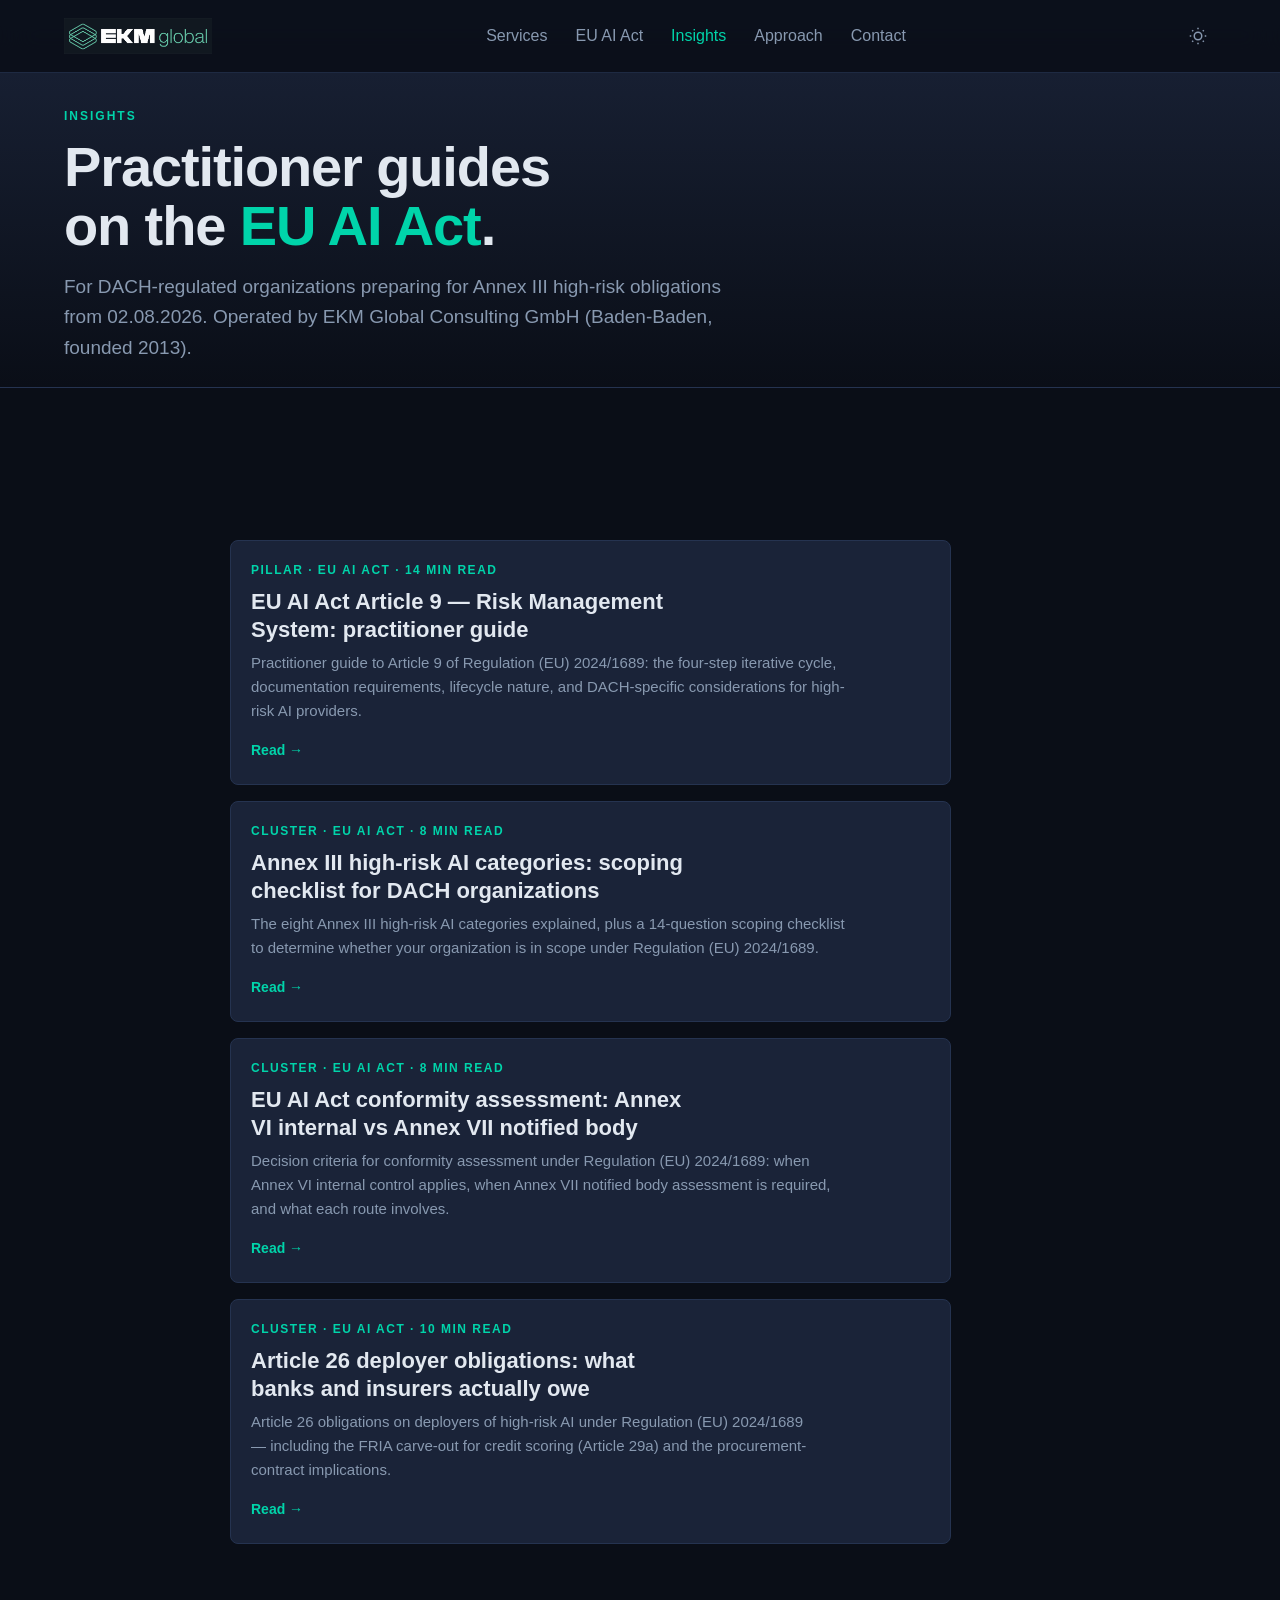
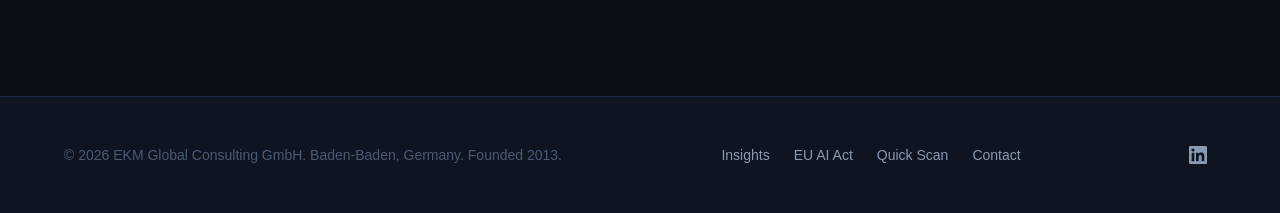
==== insights/index.html @ d1e50f90 "Add EU AI Compliance insights pack + AZTender project card + housekeeping - insights/ — 4 articles (" ====
<!DOCTYPE html>
<html lang="en" data-theme="dark">
<head>
  <meta charset="UTF-8">
  <meta name="viewport" content="width=device-width, initial-scale=1.0">
  <title>Insights — EU AI Compliance | EKM Global Consulting</title>
  <meta name="description" content="Practitioner guides on the EU AI Act for DACH-regulated organizations: Article 9 RMS, Annex III scoping, conformity assessment routes, deployer obligations.">
  <link rel="canonical" href="https://ekmgc.de/insights/">

  <meta property="og:title" content="Insights — EU AI Compliance | EKM Global Consulting">
  <meta property="og:description" content="Practitioner guides on the EU AI Act for DACH-regulated organizations.">
  <meta property="og:type" content="website">
  <meta property="og:url" content="https://ekmgc.de/insights/">
  <meta property="og:image" content="https://app.ekmgc.de/assets/og-image.png">

  <link rel="icon" type="image/svg+xml" href="data:image/svg+xml,%3Csvg xmlns='http://www.w3.org/2000/svg' viewBox='0 0 32 32'%3E%3Cpath d='M16 2L4 9v14l12 7 12-7V9L16 2z' fill='none' stroke='%2300d4aa' stroke-width='2'/%3E%3Cpath d='M16 8l-6 3.5v7L16 22l6-3.5v-7L16 8z' fill='%2300d4aa' opacity='0.3'/%3E%3Ccircle cx='16' cy='15' r='3' fill='%2300d4aa'/%3E%3C/svg%3E">

  <link href="https://api.fontshare.com/v2/css?f[]=cabinet-grotesk@400,500,700,800&f[]=satoshi@300,400,500,700&display=swap" rel="stylesheet">
  <link rel="stylesheet" href="/base.css">
  <link rel="stylesheet" href="/style.css">

  <style>
    .insight-index-hero {
      padding: calc(var(--space-10, 80px) + 60px) 0 var(--space-6, 40px);
      background: linear-gradient(180deg, var(--color-surface-offset, #1a2338) 0%, var(--color-bg, #0a0e17) 100%);
      border-bottom: 1px solid var(--color-border, #253350);
    }
    .insight-index-eyebrow {
      display: inline-block;
      font-size: 12px;
      font-weight: 700;
      letter-spacing: 2px;
      text-transform: uppercase;
      color: var(--color-primary, #00d4aa);
      margin-bottom: var(--space-3, 16px);
    }
    .insight-index-headline {
      font-family: var(--font-display, 'Cabinet Grotesk', sans-serif);
      font-size: clamp(32px, 5vw, 56px);
      font-weight: 800;
      line-height: 1.05;
      letter-spacing: -0.02em;
      margin: 0 0 var(--space-4, 24px);
      max-width: 800px;
    }
    .insight-index-headline .accent { color: var(--color-primary, #00d4aa); }
    .insight-index-subtitle {
      font-size: clamp(16px, 1.8vw, 19px);
      color: var(--color-text-muted, #8899b0);
      max-width: 720px;
      margin: 0;
    }
    .insight-list {
      list-style: none;
      padding: 0;
      max-width: 820px;
      margin: var(--space-7, 56px) auto;
    }
    .insight-card {
      display: block;
      padding: var(--space-5, 32px);
      margin-bottom: var(--space-4, 24px);
      background: var(--color-surface-offset, #1a2338);
      border: 1px solid var(--color-border, #253350);
      border-radius: var(--radius-md, 10px);
      text-decoration: none;
      color: inherit;
      transition: transform 0.15s, border-color 0.15s;
    }
    .insight-card:hover {
      transform: translateY(-2px);
      border-color: var(--color-primary, #00d4aa);
    }
    .insight-card__category {
      font-size: 12px;
      font-weight: 700;
      letter-spacing: 1.5px;
      text-transform: uppercase;
      color: var(--color-primary, #00d4aa);
      margin-bottom: var(--space-2, 8px);
    }
    .insight-card__title {
      font-family: var(--font-display, 'Cabinet Grotesk', sans-serif);
      font-size: 22px;
      font-weight: 700;
      line-height: 1.25;
      margin: 0 0 var(--space-2, 8px);
      color: var(--color-text, #e2e8f0);
    }
    .insight-card__desc {
      font-size: 15px;
      line-height: 1.6;
      color: var(--color-text-muted, #8899b0);
      margin: 0 0 var(--space-3, 16px);
    }
    .insight-card__cta {
      font-size: 14px;
      font-weight: 600;
      color: var(--color-primary, #00d4aa);
    }
  </style>

  <script type="application/ld+json">
{
  "@context": "https://schema.org",
  "@type": "CollectionPage",
  "@id": "https://ekmgc.de/insights/#page",
  "url": "https://ekmgc.de/insights/",
  "name": "Insights — EU AI Compliance",
  "description": "Practitioner guides on the EU AI Act for DACH-regulated organizations: Article 9 RMS, Annex III scoping, conformity assessment routes, deployer obligations.",
  "publisher": {
    "@id": "https://ekmgc.de/#organization"
  },
  "mainEntity": {
    "@type": "ItemList",
    "itemListElement": [
      {
        "@type": "ListItem",
        "position": 1,
        "url": "https://ekmgc.de/insights/article-9-rms-practitioner-guide.html",
        "name": "EU AI Act Article 9 — Risk Management System: practitioner guide"
      },
      {
        "@type": "ListItem",
        "position": 2,
        "url": "https://ekmgc.de/insights/annex-iii-scoping-checklist.html",
        "name": "Annex III high-risk AI categories: scoping checklist for DACH organizations"
      },
      {
        "@type": "ListItem",
        "position": 3,
        "url": "https://ekmgc.de/insights/conformity-assessment-annex-vi-vii.html",
        "name": "EU AI Act conformity assessment: Annex VI internal vs Annex VII notified body"
      },
      {
        "@type": "ListItem",
        "position": 4,
        "url": "https://ekmgc.de/insights/article-26-deployer-obligations.html",
        "name": "Article 26 deployer obligations: what banks and insurers actually owe"
      }
    ]
  }
}
  </script>
</head>

<body>
  <!-- ============ HEADER ============ -->
  <header class="header" id="header">
    <div class="container header__inner">
      <a href="/" class="header__logo" aria-label="EKM Global Consulting">
        <img src="/assets/logo-dark.jpg" alt="EKM Global Consulting — think smarter" class="header__logo-img" id="siteLogo">
      </a>

      <nav class="nav" id="nav" aria-label="Main navigation">
        <ul class="nav__list" role="list">
          <li><a href="/#services" class="nav__link">Services</a></li>
          <li><a href="/eu-ai-act.html" class="nav__link">EU AI Act</a></li>
          <li><a href="/insights/" class="nav__link nav__link--active">Insights</a></li>
          <li><a href="/#approach" class="nav__link">Approach</a></li>
          <li><a href="/#contact" class="nav__link">Contact</a></li>
        </ul>
      </nav>

      <div class="header__controls">
        <button class="toggle-btn" id="themeToggle" data-theme-toggle aria-label="Switch theme">
          <svg width="18" height="18" viewBox="0 0 24 24" fill="none" stroke="currentColor" stroke-width="2"><circle cx="12" cy="12" r="5"/><path d="M12 1v2M12 21v2M4.22 4.22l1.42 1.42M18.36 18.36l1.42 1.42M1 12h2M21 12h2M4.22 19.78l1.42-1.42M18.36 5.64l1.42-1.42"/></svg>
        </button>
        <button class="menu-toggle" id="menuToggle" aria-label="Menu" aria-expanded="false">
          <span></span><span></span><span></span>
        </button>
      </div>
    </div>
  </header>

  <section class="insight-index-hero">
    <div class="container">
      <div class="insight-index-eyebrow">Insights</div>
      <h1 class="insight-index-headline">Practitioner guides on the <span class="accent">EU AI Act</span>.</h1>
      <p class="insight-index-subtitle">For DACH-regulated organizations preparing for Annex III high-risk obligations from 02.08.2026. Operated by EKM Global Consulting GmbH (Baden-Baden, founded 2013).</p>
    </div>
  </section>

  <section class="container">
    <ul class="insight-list">
      <li>
        <a href="article-9-rms-practitioner-guide.html" class="insight-card">
          <div class="insight-card__category">Pillar · EU AI Act · 14 min read</div>
          <h2 class="insight-card__title">EU AI Act Article 9 — Risk Management System: practitioner guide</h2>
          <p class="insight-card__desc">Practitioner guide to Article 9 of Regulation (EU) 2024/1689: the four-step iterative cycle, documentation requirements, lifecycle nature, and DACH-specific considerations for high-risk AI providers.</p>
          <span class="insight-card__cta">Read →</span>
        </a>
      </li>
      <li>
        <a href="annex-iii-scoping-checklist.html" class="insight-card">
          <div class="insight-card__category">Cluster · EU AI Act · 8 min read</div>
          <h2 class="insight-card__title">Annex III high-risk AI categories: scoping checklist for DACH organizations</h2>
          <p class="insight-card__desc">The eight Annex III high-risk AI categories explained, plus a 14-question scoping checklist to determine whether your organization is in scope under Regulation (EU) 2024/1689.</p>
          <span class="insight-card__cta">Read →</span>
        </a>
      </li>
      <li>
        <a href="conformity-assessment-annex-vi-vii.html" class="insight-card">
          <div class="insight-card__category">Cluster · EU AI Act · 8 min read</div>
          <h2 class="insight-card__title">EU AI Act conformity assessment: Annex VI internal vs Annex VII notified body</h2>
          <p class="insight-card__desc">Decision criteria for conformity assessment under Regulation (EU) 2024/1689: when Annex VI internal control applies, when Annex VII notified body assessment is required, and what each route involves.</p>
          <span class="insight-card__cta">Read →</span>
        </a>
      </li>
      <li>
        <a href="article-26-deployer-obligations.html" class="insight-card">
          <div class="insight-card__category">Cluster · EU AI Act · 10 min read</div>
          <h2 class="insight-card__title">Article 26 deployer obligations: what banks and insurers actually owe</h2>
          <p class="insight-card__desc">Article 26 obligations on deployers of high-risk AI under Regulation (EU) 2024/1689 — including the FRIA carve-out for credit scoring (Article 29a) and the procurement-contract implications.</p>
          <span class="insight-card__cta">Read →</span>
        </a>
      </li>
    </ul>
  </section>

  <!-- ============ FOOTER ============ -->
  <footer class="footer">
    <div class="container footer__inner">
      <div class="footer__copy">&copy; 2026 EKM Global Consulting GmbH. Baden-Baden, Germany. Founded 2013.</div>
      <ul class="footer__links" role="list">
        <li><a href="/insights/">Insights</a></li>
        <li><a href="/eu-ai-act.html">EU AI Act</a></li>
        <li><a href="https://app.ekmgc.de" rel="noopener">Quick Scan</a></li>
        <li><a href="mailto:elshan.musayev@ekmgc.de">Contact</a></li>
      </ul>
      <div class="footer__social">
        <a href="https://www.linkedin.com/company/ekm-global-consulting-gmbh/" target="_blank" rel="noopener noreferrer" aria-label="LinkedIn">
          <svg width="18" height="18" viewBox="0 0 24 24" fill="currentColor"><path d="M20.447 20.452h-3.554v-5.569c0-1.328-.027-3.037-1.852-3.037-1.853 0-2.136 1.445-2.136 2.939v5.667H9.351V9h3.414v1.561h.046c.477-.9 1.637-1.85 3.37-1.85 3.601 0 4.267 2.37 4.267 5.455v6.286zM5.337 7.433a2.062 2.062 0 01-2.063-2.065 2.064 2.064 0 112.063 2.065zm1.782 13.019H3.555V9h3.564v11.452zM22.225 0H1.771C.792 0 0 .774 0 1.729v20.542C0 23.227.792 24 1.771 24h20.451C23.2 24 24 23.227 24 22.271V1.729C24 .774 23.2 0 22.222 0h.003z"/></svg>
        </a>
      </div>
    </div>
  </footer>

</body>
</html>
---- base.css ----
*, *::before, *::after { box-sizing: border-box; margin: 0; padding: 0; }

html {
  -moz-text-size-adjust: none;
  -webkit-text-size-adjust: none;
  text-size-adjust: none;
  -webkit-font-smoothing: antialiased;
  -moz-osx-font-smoothing: grayscale;
  text-rendering: optimizeLegibility;
  scroll-behavior: smooth;
  hanging-punctuation: first last;
  scroll-padding-top: var(--space-16);
}

body {
  min-height: 100dvh;
  line-height: 1.6;
  font-family: var(--font-body, sans-serif);
  font-size: var(--text-base);
  color: var(--color-text);
  background-color: var(--color-bg);
}

img, picture, video, canvas, svg { display: block; max-width: 100%; height: auto; }
ul[role="list"], ol[role="list"] { list-style: none; }
input, button, textarea, select { font: inherit; color: inherit; }

h1, h2, h3, h4, h5, h6 { text-wrap: balance; line-height: 1.15; }
p, li, figcaption { text-wrap: pretty; max-width: 72ch; }

::selection {
  background: oklch(from var(--color-primary) l c h / 0.25);
  color: var(--color-text);
}

:focus-visible {
  outline: 2px solid var(--color-primary);
  outline-offset: 3px;
  border-radius: var(--radius-sm);
}

@media (prefers-reduced-motion: reduce) {
  *, *::before, *::after {
    animation-duration: 0.01ms !important;
    animation-iteration-count: 1 !important;
    transition-duration: 0.01ms !important;
    scroll-behavior: auto !important;
  }
}

button { cursor: pointer; background: none; border: none; }
table { border-collapse: collapse; width: 100%; }

a, button, [role="button"], [role="link"], input, textarea, select {
  transition: color var(--transition-interactive),
              background var(--transition-interactive),
              border-color var(--transition-interactive),
              box-shadow var(--transition-interactive);
}

.sr-only {
  position: absolute; width: 1px; height: 1px; padding: 0; margin: -1px;
  overflow: hidden; clip: rect(0, 0, 0, 0); white-space: nowrap; border-width: 0;
}
---- style.css ----
/* ============================================
   EKM Global Consulting — Design Tokens & Styles
   Dark tech aesthetic: navy + teal/emerald accents
   ============================================ */

/* === Type Scale === */
:root {
  --text-xs:   clamp(0.75rem,  0.7rem  + 0.25vw, 0.875rem);
  --text-sm:   clamp(0.875rem, 0.8rem  + 0.35vw, 1rem);
  --text-base: clamp(1rem,     0.95rem + 0.25vw, 1.125rem);
  --text-lg:   clamp(1.125rem, 1rem    + 0.75vw, 1.5rem);
  --text-xl:   clamp(1.5rem,   1.2rem  + 1.25vw, 2.25rem);
  --text-2xl:  clamp(2rem,     1.2rem  + 2.5vw,  3.5rem);
  --text-3xl:  clamp(2.5rem,   1rem    + 4vw,    5rem);

  /* === Spacing === */
  --space-1:  0.25rem;
  --space-2:  0.5rem;
  --space-3:  0.75rem;
  --space-4:  1rem;
  --space-5:  1.25rem;
  --space-6:  1.5rem;
  --space-8:  2rem;
  --space-10: 2.5rem;
  --space-12: 3rem;
  --space-16: 4rem;
  --space-20: 5rem;
  --space-24: 6rem;
  --space-32: 8rem;

  /* === Radius === */
  --radius-sm: 0.375rem;
  --radius-md: 0.5rem;
  --radius-lg: 0.75rem;
  --radius-xl: 1rem;
  --radius-full: 9999px;

  /* === Transitions === */
  --transition-interactive: 180ms cubic-bezier(0.16, 1, 0.3, 1);
  --ease-out: cubic-bezier(0.16, 1, 0.3, 1);
  --ease-in: cubic-bezier(0.4, 0, 1, 1);

  /* === Content widths === */
  --content-narrow: 640px;
  --content-default: 960px;
  --content-wide: 1200px;
  --content-full: 100%;

  /* === Fonts === */
  --font-display: 'Cabinet Grotesk', 'Helvetica Neue', sans-serif;
  --font-body: 'Satoshi', 'Inter', sans-serif;
}

/* === EKM Dark Theme (Default) === */
:root, [data-theme="dark"] {
  --color-bg:             #0a0e17;
  --color-surface:        #0f1520;
  --color-surface-2:      #141c2b;
  --color-surface-offset: #1a2338;
  --color-surface-dynamic: #212d45;
  --color-divider:        #1e2a42;
  --color-border:         #253350;

  --color-text:           #e2e8f0;
  --color-text-muted:     #8899b0;
  --color-text-faint:     #4a5a74;
  --color-text-inverse:   #0a0e17;

  /* Teal/Emerald accent */
  --color-primary:        #00d4aa;
  --color-primary-hover:  #00b894;
  --color-primary-active: #009a7a;
  --color-primary-highlight: rgba(0, 212, 170, 0.12);

  /* Gold accent for secondary highlights */
  --color-gold:           #f0b429;
  --color-gold-hover:     #d69e2e;

  /* Warning */
  --color-warning:        #f59e0b;
  --color-error:          #ef4444;
  --color-success:        #10b981;

  --shadow-sm: 0 1px 2px rgba(0,0,0,0.3);
  --shadow-md: 0 4px 16px rgba(0,0,0,0.4);
  --shadow-lg: 0 12px 40px rgba(0,0,0,0.5);
}

/* === Light Theme === */
[data-theme="light"] {
  --color-bg:             #f5f7fa;
  --color-surface:        #ffffff;
  --color-surface-2:      #f0f2f5;
  --color-surface-offset: #e8ecf0;
  --color-surface-dynamic: #dde2e8;
  --color-divider:        #d1d8e0;
  --color-border:         #c4cdd8;

  --color-text:           #0f1c2e;
  --color-text-muted:     #4a5568;
  --color-text-faint:     #a0aec0;
  --color-text-inverse:   #f5f7fa;

  --color-primary:        #008f73;
  --color-primary-hover:  #007562;
  --color-primary-active: #005e4f;
  --color-primary-highlight: rgba(0, 143, 115, 0.10);

  --color-gold:           #d69e2e;
  --color-gold-hover:     #b7791f;

  --shadow-sm: 0 1px 3px rgba(0,0,0,0.08);
  --shadow-md: 0 4px 12px rgba(0,0,0,0.10);
  --shadow-lg: 0 12px 32px rgba(0,0,0,0.14);
}

@media (prefers-color-scheme: light) {
  :root:not([data-theme]) {
    --color-bg:             #f5f7fa;
    --color-surface:        #ffffff;
    --color-surface-2:      #f0f2f5;
    --color-surface-offset: #e8ecf0;
    --color-surface-dynamic: #dde2e8;
    --color-divider:        #d1d8e0;
    --color-border:         #c4cdd8;
    --color-text:           #0f1c2e;
    --color-text-muted:     #4a5568;
    --color-text-faint:     #a0aec0;
    --color-text-inverse:   #f5f7fa;
    --color-primary:        #008f73;
    --color-primary-hover:  #007562;
    --color-primary-active: #005e4f;
    --color-primary-highlight: rgba(0, 143, 115, 0.10);
    --color-gold:           #d69e2e;
    --color-gold-hover:     #b7791f;
    --shadow-sm: 0 1px 3px rgba(0,0,0,0.08);
    --shadow-md: 0 4px 12px rgba(0,0,0,0.10);
    --shadow-lg: 0 12px 32px rgba(0,0,0,0.14);
  }
}

/* ============================================
   LAYOUT
   ============================================ */

.container {
  width: 100%;
  max-width: var(--content-wide);
  margin: 0 auto;
  padding-inline: var(--space-6);
}

section {
  padding-block: clamp(var(--space-12), 8vw, var(--space-24));
}

/* ============================================
   HEADER / NAV
   ============================================ */

.header {
  position: fixed;
  top: 0;
  left: 0;
  right: 0;
  z-index: 100;
  background: oklch(from var(--color-bg) l c h / 0.85);
  backdrop-filter: blur(16px);
  -webkit-backdrop-filter: blur(16px);
  border-bottom: 1px solid var(--color-divider);
  transition: transform 0.3s var(--ease-out), box-shadow 0.3s var(--ease-out);
}

.header--scrolled {
  box-shadow: var(--shadow-md);
}

.header__inner {
  display: flex;
  align-items: center;
  justify-content: space-between;
  height: 72px;
}

.header__logo {
  display: flex;
  align-items: center;
  gap: var(--space-3);
  text-decoration: none;
  color: var(--color-text);
}

.header__logo svg {
  width: 40px;
  height: 40px;
}

.header__logo-img {
  height: 36px;
  width: auto;
  display: block;
  object-fit: contain;
}

/* Logo switching handled by JS */

.header__logo-text {
  font-family: var(--font-display);
  font-weight: 700;
  font-size: var(--text-lg);
  letter-spacing: -0.02em;
}

.header__logo-text span {
  color: var(--color-primary);
}

.header__tagline {
  font-size: var(--text-xs);
  color: var(--color-text-muted);
  font-weight: 400;
  letter-spacing: 0.08em;
  text-transform: uppercase;
  display: none;
}

@media (min-width: 768px) {
  .header__tagline { display: block; }
}

.nav__list {
  display: flex;
  align-items: center;
  gap: var(--space-1);
  list-style: none;
}

.nav__link {
  display: block;
  padding: var(--space-2) var(--space-3);
  font-size: var(--text-sm);
  font-weight: 500;
  color: var(--color-text-muted);
  text-decoration: none;
  border-radius: var(--radius-md);
  transition: color var(--transition-interactive), background var(--transition-interactive);
}

.nav__link:hover {
  color: var(--color-text);
  background: var(--color-primary-highlight);
}

.nav__link--active {
  color: var(--color-primary);
}

/* Language & Theme Toggles */
.header__controls {
  display: flex;
  align-items: center;
  gap: var(--space-2);
}

.toggle-btn {
  display: flex;
  align-items: center;
  justify-content: center;
  width: 36px;
  height: 36px;
  border-radius: var(--radius-md);
  color: var(--color-text-muted);
  transition: color var(--transition-interactive), background var(--transition-interactive);
}

.toggle-btn:hover {
  color: var(--color-text);
  background: var(--color-primary-highlight);
}

.lang-toggle {
  font-size: var(--text-sm);
  font-weight: 600;
  width: auto;
  padding: var(--space-1) var(--space-2);
  border-radius: var(--radius-md);
  letter-spacing: 0.02em;
}

/* Mobile menu */
.menu-toggle {
  display: none;
  flex-direction: column;
  gap: 5px;
  padding: var(--space-2);
}

.menu-toggle span {
  display: block;
  width: 22px;
  height: 2px;
  background: var(--color-text);
  border-radius: 2px;
  transition: transform 0.3s var(--ease-out), opacity 0.3s var(--ease-out);
}

.menu-toggle.active span:nth-child(1) { transform: translateY(7px) rotate(45deg); }
.menu-toggle.active span:nth-child(2) { opacity: 0; }
.menu-toggle.active span:nth-child(3) { transform: translateY(-7px) rotate(-45deg); }

@media (max-width: 900px) {
  .menu-toggle { display: flex; }
  .nav { 
    position: fixed;
    top: 72px;
    left: 0;
    right: 0;
    bottom: 0;
    background: var(--color-bg);
    padding: var(--space-8);
    transform: translateX(100%);
    transition: transform 0.4s var(--ease-out);
    z-index: 99;
  }
  .nav.open { transform: translateX(0); }
  .nav__list {
    flex-direction: column;
    gap: var(--space-2);
    align-items: flex-start;
  }
  .nav__link {
    font-size: var(--text-lg);
    padding: var(--space-3) var(--space-4);
    width: 100%;
  }
}

/* ============================================
   HERO
   ============================================ */

.hero {
  position: relative;
  min-height: 100vh;
  display: flex;
  align-items: center;
  overflow: hidden;
  padding-top: 72px;
}

.hero__bg {
  position: absolute;
  inset: 0;
  z-index: 0;
}

.hero__bg img {
  width: 100%;
  height: 100%;
  object-fit: cover;
}

.hero__bg::after {
  content: '';
  position: absolute;
  inset: 0;
  background: linear-gradient(
    135deg,
    oklch(from var(--color-bg) l c h / 0.92) 0%,
    oklch(from var(--color-bg) l c h / 0.75) 50%,
    oklch(from var(--color-bg) l c h / 0.6) 100%
  );
}

.hero__content {
  position: relative;
  z-index: 1;
  max-width: 720px;
}

.hero__badge {
  display: inline-flex;
  align-items: center;
  gap: var(--space-2);
  padding: var(--space-1) var(--space-3);
  border: 1px solid var(--color-primary);
  border-radius: var(--radius-full);
  font-size: var(--text-xs);
  font-weight: 600;
  color: var(--color-primary);
  text-transform: uppercase;
  letter-spacing: 0.08em;
  margin-bottom: var(--space-6);
}

.hero__badge::before {
  content: '';
  width: 8px;
  height: 8px;
  border-radius: 50%;
  background: var(--color-primary);
  animation: pulse-dot 2s ease-in-out infinite;
}

@keyframes pulse-dot {
  0%, 100% { opacity: 1; transform: scale(1); }
  50% { opacity: 0.5; transform: scale(1.5); }
}

.hero__title {
  font-family: var(--font-display);
  font-size: var(--text-3xl);
  font-weight: 800;
  line-height: 1.05;
  letter-spacing: -0.03em;
  margin-bottom: var(--space-6);
}

.hero__title .highlight {
  color: var(--color-primary);
}

.hero__subtitle {
  font-size: var(--text-lg);
  color: var(--color-text-muted);
  line-height: 1.6;
  margin-bottom: var(--space-8);
  max-width: 600px;
}

.hero__cta-group {
  display: flex;
  flex-wrap: wrap;
  gap: var(--space-4);
}

/* ============================================
   BUTTONS
   ============================================ */

.btn {
  display: inline-flex;
  align-items: center;
  gap: var(--space-2);
  padding: var(--space-3) var(--space-6);
  font-size: var(--text-sm);
  font-weight: 600;
  border-radius: var(--radius-md);
  text-decoration: none;
  transition: background var(--transition-interactive),
              color var(--transition-interactive),
              transform var(--transition-interactive),
              box-shadow var(--transition-interactive);
}

.btn:hover { transform: translateY(-1px); }
.btn:active { transform: translateY(0); }

.btn--primary {
  background: var(--color-primary);
  color: var(--color-text-inverse);
}
.btn--primary:hover {
  background: var(--color-primary-hover);
  box-shadow: 0 4px 20px rgba(0, 212, 170, 0.25);
}

.btn--ghost {
  background: transparent;
  color: var(--color-text);
  border: 1px solid var(--color-border);
}
.btn--ghost:hover {
  border-color: var(--color-primary);
  color: var(--color-primary);
  background: var(--color-primary-highlight);
}

.btn--sm {
  padding: var(--space-2) var(--space-4);
  font-size: var(--text-xs);
}

/* ============================================
   STATS BAR
   ============================================ */

.stats {
  background: var(--color-surface);
  border-top: 1px solid var(--color-divider);
  border-bottom: 1px solid var(--color-divider);
  padding-block: var(--space-10);
}

.stats__grid {
  display: grid;
  grid-template-columns: repeat(4, 1fr);
  gap: var(--space-8);
  text-align: center;
}

@media (max-width: 640px) {
  .stats__grid { grid-template-columns: repeat(2, 1fr); }
}

.stat__value {
  font-family: var(--font-display);
  font-size: var(--text-2xl);
  font-weight: 800;
  color: var(--color-primary);
  line-height: 1;
  margin-bottom: var(--space-2);
}

.stat__label {
  font-size: var(--text-xs);
  color: var(--color-text-muted);
  text-transform: uppercase;
  letter-spacing: 0.06em;
}

/* ============================================
   SERVICES
   ============================================ */

.services {
  background: var(--color-bg);
}

.section-header {
  text-align: center;
  max-width: 720px;
  margin: 0 auto var(--space-12);
}

.section-label {
  display: inline-block;
  font-size: var(--text-xs);
  font-weight: 600;
  color: var(--color-primary);
  text-transform: uppercase;
  letter-spacing: 0.1em;
  margin-bottom: var(--space-3);
}

.section-title {
  font-family: var(--font-display);
  font-size: var(--text-2xl);
  font-weight: 800;
  letter-spacing: -0.02em;
  margin-bottom: var(--space-4);
}

.section-desc {
  font-size: var(--text-base);
  color: var(--color-text-muted);
  line-height: 1.7;
}

.services__grid {
  display: grid;
  grid-template-columns: repeat(auto-fit, minmax(300px, 1fr));
  gap: var(--space-6);
}

.service-card {
  background: var(--color-surface);
  border: 1px solid var(--color-divider);
  border-radius: var(--radius-lg);
  padding: var(--space-8);
  transition: border-color var(--transition-interactive),
              box-shadow var(--transition-interactive),
              transform var(--transition-interactive);
}

.service-card:hover {
  border-color: var(--color-primary);
  box-shadow: 0 0 30px rgba(0, 212, 170, 0.08);
  transform: translateY(-2px);
}

.service-card__icon {
  width: 48px;
  height: 48px;
  border-radius: var(--radius-md);
  background: var(--color-primary-highlight);
  display: flex;
  align-items: center;
  justify-content: center;
  margin-bottom: var(--space-5);
  color: var(--color-primary);
}

.service-card__title {
  font-family: var(--font-display);
  font-size: var(--text-lg);
  font-weight: 700;
  margin-bottom: var(--space-3);
}

.service-card__desc {
  font-size: var(--text-sm);
  color: var(--color-text-muted);
  line-height: 1.7;
  margin-bottom: var(--space-5);
}

.service-card__tags {
  display: flex;
  flex-wrap: wrap;
  gap: var(--space-2);
}

.tag {
  display: inline-block;
  padding: var(--space-1) var(--space-2);
  font-size: 0.75rem;
  font-weight: 500;
  color: var(--color-primary);
  background: var(--color-primary-highlight);
  border-radius: var(--radius-sm);
  letter-spacing: 0.02em;
}

/* ============================================
   APPROACH / METHODOLOGY
   ============================================ */

.approach {
  background: var(--color-surface);
}

.approach__grid {
  display: grid;
  grid-template-columns: repeat(4, 1fr);
  gap: var(--space-6);
  counter-reset: approach;
}

@media (max-width: 900px) {
  .approach__grid { grid-template-columns: repeat(2, 1fr); }
}
@media (max-width: 540px) {
  .approach__grid { grid-template-columns: 1fr; }
}

.approach-step {
  position: relative;
  padding: var(--space-6);
  border-radius: var(--radius-lg);
  border: 1px solid var(--color-divider);
  background: var(--color-bg);
  counter-increment: approach;
}

.approach-step::before {
  content: counter(approach, decimal-leading-zero);
  font-family: var(--font-display);
  font-size: var(--text-2xl);
  font-weight: 800;
  color: var(--color-primary);
  opacity: 0.3;
  line-height: 1;
  display: block;
  margin-bottom: var(--space-4);
}

.approach-step__title {
  font-family: var(--font-display);
  font-size: var(--text-base);
  font-weight: 700;
  margin-bottom: var(--space-2);
}

.approach-step__desc {
  font-size: var(--text-sm);
  color: var(--color-text-muted);
  line-height: 1.6;
}

/* ============================================
   ABOUT
   ============================================ */

.about {
  background: var(--color-bg);
}

.about__grid {
  display: grid;
  grid-template-columns: 1fr 1fr;
  gap: var(--space-12);
  align-items: center;
}

@media (max-width: 768px) {
  .about__grid { grid-template-columns: 1fr; }
}

.about__image {
  border-radius: var(--radius-lg);
  overflow: hidden;
  aspect-ratio: 16/10;
}

.about__image img {
  width: 100%;
  height: 100%;
  object-fit: cover;
}

.about__content {
  max-width: 540px;
}

.about__features {
  list-style: none;
  padding: 0;
  margin-top: var(--space-6);
  display: flex;
  flex-direction: column;
  gap: var(--space-4);
}

.about__features li {
  display: flex;
  gap: var(--space-3);
  font-size: var(--text-sm);
  color: var(--color-text-muted);
  line-height: 1.6;
}

.about__features li svg {
  flex-shrink: 0;
  width: 20px;
  height: 20px;
  color: var(--color-primary);
  margin-top: 2px;
}

/* ============================================
   EU AI ACT BANNER
   ============================================ */

.ai-act-banner {
  background: linear-gradient(135deg, #1a0a0a, #2a0a0a);
  border: 1px solid rgba(239, 68, 68, 0.3);
  position: relative;
  overflow: hidden;
}

[data-theme="light"] .ai-act-banner {
  background: linear-gradient(135deg, #fef2f2, #fff7ed);
  border: 1px solid rgba(239, 68, 68, 0.2);
}

.ai-act-banner .container {
  display: grid;
  grid-template-columns: auto 1fr auto;
  gap: var(--space-8);
  align-items: center;
}

@media (max-width: 768px) {
  .ai-act-banner .container {
    grid-template-columns: 1fr;
    text-align: center;
  }
}

.ai-act-badge {
  display: inline-flex;
  align-items: center;
  gap: var(--space-2);
  padding: var(--space-2) var(--space-4);
  background: rgba(239, 68, 68, 0.15);
  border: 1px solid rgba(239, 68, 68, 0.3);
  border-radius: var(--radius-md);
  color: #ef4444;
  font-size: var(--text-sm);
  font-weight: 700;
  white-space: nowrap;
}

[data-theme="light"] .ai-act-badge {
  background: rgba(239, 68, 68, 0.1);
  color: #dc2626;
}

.ai-act-text h3 {
  font-family: var(--font-display);
  font-size: var(--text-lg);
  font-weight: 700;
  margin-bottom: var(--space-1);
}

.ai-act-text p {
  font-size: var(--text-sm);
  color: var(--color-text-muted);
}

/* ============================================
   PROJECTS
   ============================================ */

.projects {
  background: var(--color-surface);
}

.projects__grid {
  display: grid;
  grid-template-columns: repeat(auto-fit, minmax(320px, 1fr));
  gap: var(--space-6);
}

.project-card {
  background: var(--color-bg);
  border: 1px solid var(--color-divider);
  border-radius: var(--radius-lg);
  overflow: hidden;
  transition: border-color var(--transition-interactive), transform var(--transition-interactive);
}

.project-card:hover {
  border-color: var(--color-primary);
  transform: translateY(-2px);
}

.project-card__image {
  aspect-ratio: 16/9;
  overflow: hidden;
  position: relative;
}

.project-card__image::after {
  content: '';
  position: absolute;
  inset: 0;
  background: linear-gradient(to top, var(--color-bg), transparent);
  opacity: 0.5;
}

.project-card__body {
  padding: var(--space-6);
}

.project-card__category {
  font-size: var(--text-xs);
  color: var(--color-primary);
  text-transform: uppercase;
  letter-spacing: 0.08em;
  font-weight: 600;
  margin-bottom: var(--space-2);
}

.project-card__title {
  font-family: var(--font-display);
  font-size: var(--text-lg);
  font-weight: 700;
  margin-bottom: var(--space-2);
}

.project-card__desc {
  font-size: var(--text-sm);
  color: var(--color-text-muted);
  line-height: 1.6;
}

/* ============================================
   PARTNERS
   ============================================ */

.partners {
  background: var(--color-bg);
  padding-block: var(--space-12);
}

.partners__label {
  text-align: center;
  font-size: var(--text-xs);
  color: var(--color-text-faint);
  text-transform: uppercase;
  letter-spacing: 0.1em;
  margin-bottom: var(--space-8);
}

.partners__marquee {
  display: flex;
  gap: var(--space-12);
  align-items: center;
  justify-content: center;
  flex-wrap: wrap;
}

.partners__marquee span {
  font-size: var(--text-sm);
  font-weight: 600;
  color: var(--color-text-faint);
  white-space: nowrap;
  letter-spacing: 0.03em;
}

/* ============================================
   CONTACT
   ============================================ */

.contact {
  background: var(--color-surface);
}

.contact__grid {
  display: grid;
  grid-template-columns: 1fr 1fr;
  gap: var(--space-12);
}

@media (max-width: 768px) {
  .contact__grid { grid-template-columns: 1fr; }
}

.contact__info {
  display: flex;
  flex-direction: column;
  gap: var(--space-6);
}

.contact__item {
  display: flex;
  gap: var(--space-4);
  align-items: flex-start;
}

.contact__item-icon {
  width: 40px;
  height: 40px;
  border-radius: var(--radius-md);
  background: var(--color-primary-highlight);
  display: flex;
  align-items: center;
  justify-content: center;
  color: var(--color-primary);
  flex-shrink: 0;
}

.contact__item-label {
  font-size: var(--text-xs);
  color: var(--color-text-muted);
  text-transform: uppercase;
  letter-spacing: 0.06em;
  margin-bottom: var(--space-1);
}

.contact__item-value {
  font-size: var(--text-sm);
  color: var(--color-text);
}

.contact__item-value a {
  color: var(--color-text);
  text-decoration: none;
}
.contact__item-value a:hover {
  color: var(--color-primary);
}

.contact__form {
  display: flex;
  flex-direction: column;
  gap: var(--space-4);
}

.form-group {
  display: flex;
  flex-direction: column;
  gap: var(--space-1);
}

.form-group label {
  font-size: var(--text-xs);
  font-weight: 500;
  color: var(--color-text-muted);
  text-transform: uppercase;
  letter-spacing: 0.06em;
}

.form-group input,
.form-group textarea {
  padding: var(--space-3) var(--space-4);
  background: var(--color-bg);
  border: 1px solid var(--color-border);
  border-radius: var(--radius-md);
  font-size: var(--text-sm);
  transition: border-color var(--transition-interactive), box-shadow var(--transition-interactive);
}

.form-group input:focus,
.form-group textarea:focus {
  outline: none;
  border-color: var(--color-primary);
  box-shadow: 0 0 0 3px var(--color-primary-highlight);
}

.form-group textarea {
  resize: vertical;
  min-height: 120px;
}

.form-row {
  display: grid;
  grid-template-columns: 1fr 1fr;
  gap: var(--space-4);
}

@media (max-width: 540px) {
  .form-row { grid-template-columns: 1fr; }
}

/* ============================================
   FOOTER
   ============================================ */

.footer {
  background: var(--color-surface);
  border-top: 1px solid var(--color-divider);
  padding-block: var(--space-10);
}

.footer__inner {
  display: flex;
  justify-content: space-between;
  align-items: center;
  flex-wrap: wrap;
  gap: var(--space-4);
}

.footer__copy {
  font-size: var(--text-xs);
  color: var(--color-text-faint);
}

.footer__links {
  display: flex;
  gap: var(--space-6);
  list-style: none;
}

.footer__links a {
  font-size: var(--text-xs);
  color: var(--color-text-muted);
  text-decoration: none;
  transition: color var(--transition-interactive);
}

.footer__links a:hover {
  color: var(--color-primary);
}

.footer__social {
  display: flex;
  gap: var(--space-3);
}

.footer__social a {
  width: 36px;
  height: 36px;
  display: flex;
  align-items: center;
  justify-content: center;
  border-radius: var(--radius-md);
  color: var(--color-text-muted);
  transition: color var(--transition-interactive), background var(--transition-interactive);
}

.footer__social a:hover {
  color: var(--color-primary);
  background: var(--color-primary-highlight);
}

/* ============================================
   SCROLL ANIMATIONS
   ============================================ */

.fade-in {
  opacity: 1;
}

@supports (animation-timeline: scroll()) {
  .fade-in {
    opacity: 0;
    animation: reveal-fade linear both;
    animation-timeline: view();
    animation-range: entry 0% entry 100%;
  }
}

@keyframes reveal-fade {
  to { opacity: 1; }
}

/* Fallback for browsers without scroll-driven animations */
@supports not (animation-timeline: scroll()) {
  .fade-in {
    opacity: 0;
    transition: opacity 0.6s var(--ease-out);
  }
  .fade-in.visible {
    opacity: 1;
  }
}

/* ============================================
   LANGUAGE HIDDEN
   ============================================ */

[data-lang="de"] [lang="en"],
[data-lang="en"] [lang="de"] {
  display: none !important;
}
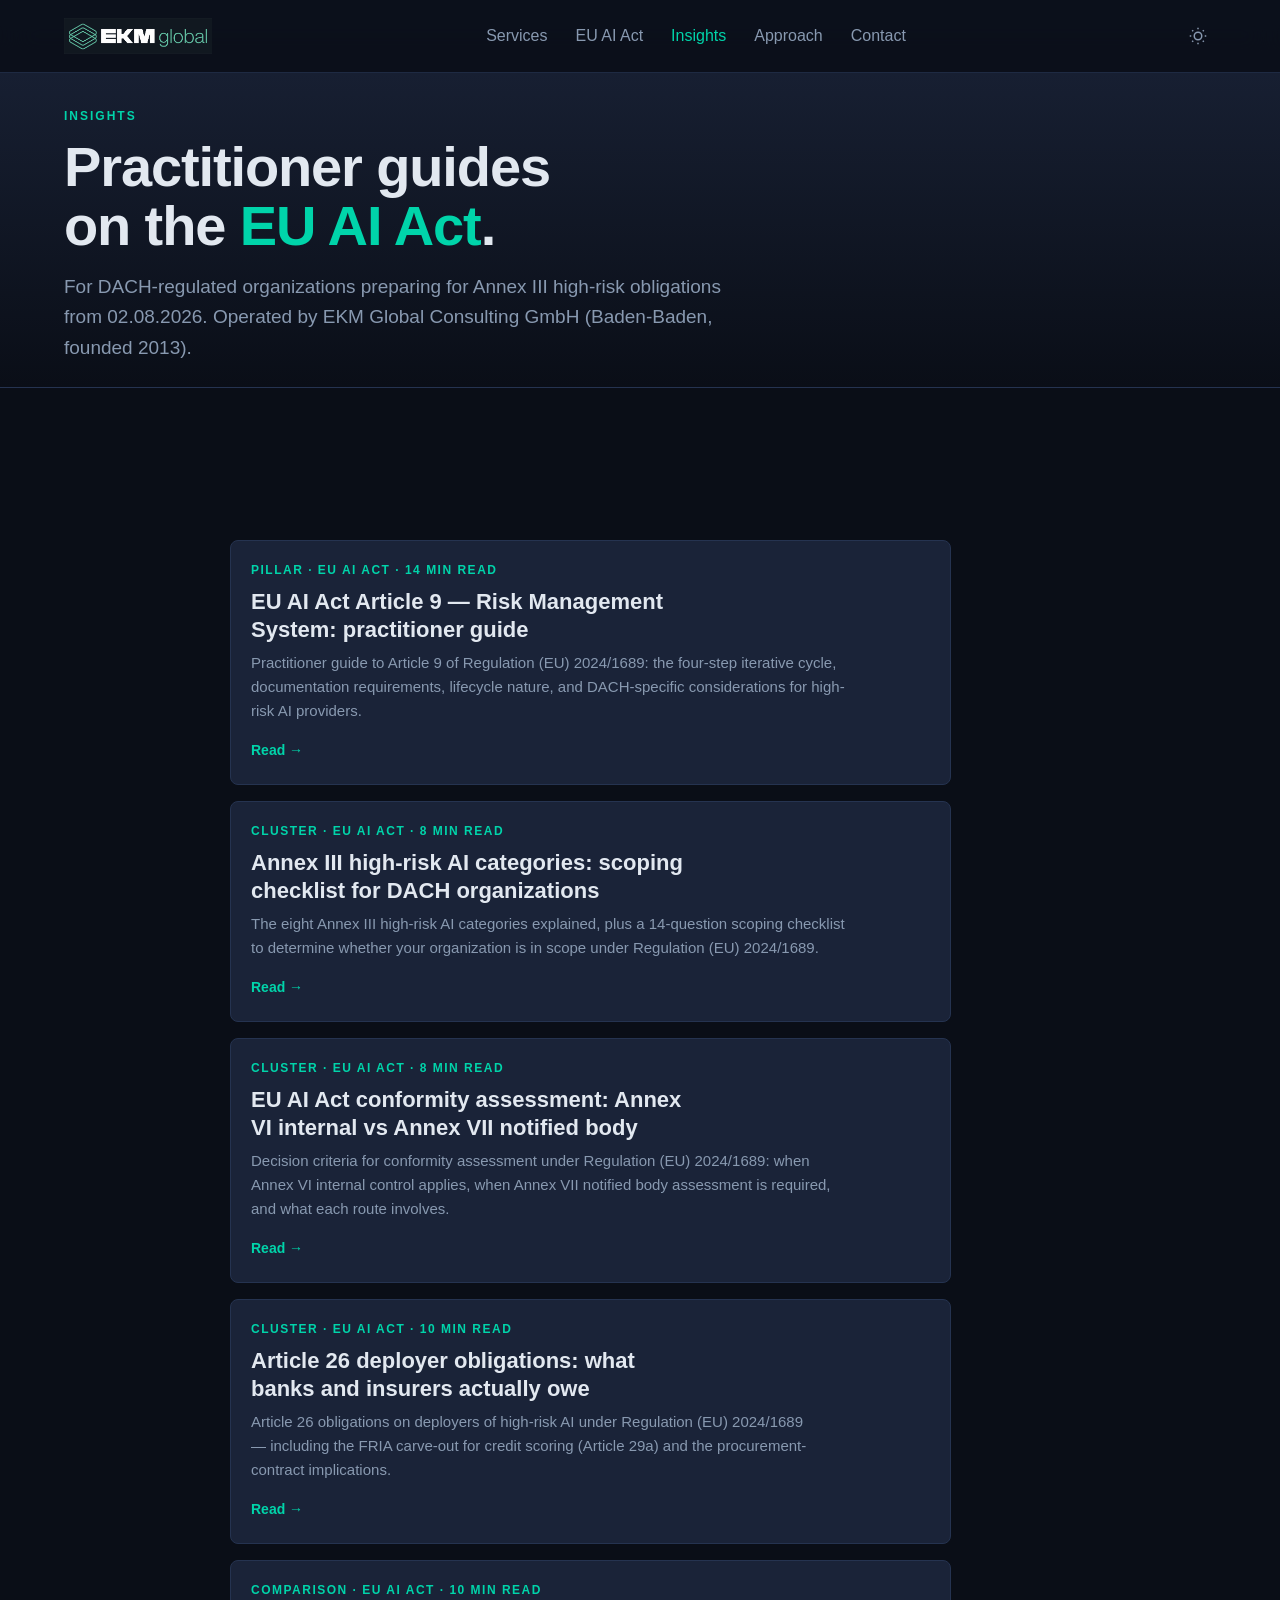
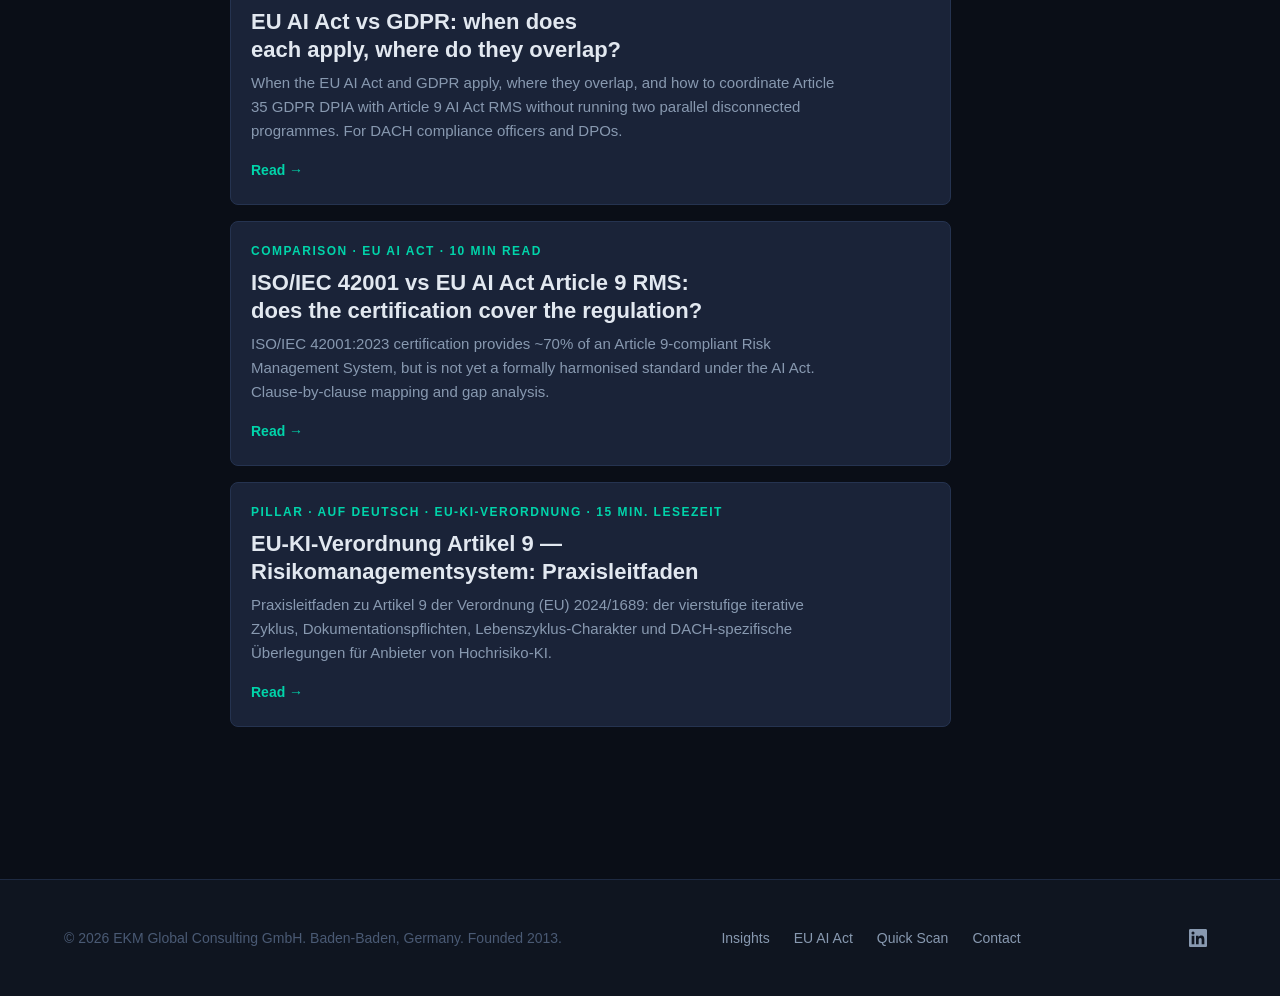
==== commit 4595ea1a: "Add 2 comparison articles + DE pillar translation + GSC verification Insights expansion (3 new artic" ====
--- a/insights/index.html
+++ b/insights/index.html
@@ -137,6 +137,24 @@
         "position": 4,
         "url": "https://ekmgc.de/insights/article-26-deployer-obligations.html",
         "name": "Article 26 deployer obligations: what banks and insurers actually owe"
+      },
+      {
+        "@type": "ListItem",
+        "position": 5,
+        "url": "https://ekmgc.de/insights/eu-ai-act-vs-gdpr-scoping.html",
+        "name": "EU AI Act vs GDPR: when does each apply, where do they overlap?"
+      },
+      {
+        "@type": "ListItem",
+        "position": 6,
+        "url": "https://ekmgc.de/insights/iso-42001-vs-article-9-rms.html",
+        "name": "ISO/IEC 42001 vs EU AI Act Article 9 RMS: does the certification cover the regulation?"
+      },
+      {
+        "@type": "ListItem",
+        "position": 7,
+        "url": "https://ekmgc.de/insights/article-9-risikomanagementsystem-leitfaden.html",
+        "name": "EU-KI-Verordnung Artikel 9 — Risikomanagementsystem: Praxisleitfaden"
       }
     ]
   }
@@ -212,6 +230,30 @@
           <div class="insight-card__category">Cluster · EU AI Act · 10 min read</div>
           <h2 class="insight-card__title">Article 26 deployer obligations: what banks and insurers actually owe</h2>
           <p class="insight-card__desc">Article 26 obligations on deployers of high-risk AI under Regulation (EU) 2024/1689 — including the FRIA carve-out for credit scoring (Article 29a) and the procurement-contract implications.</p>
+          <span class="insight-card__cta">Read →</span>
+        </a>
+      </li>
+      <li>
+        <a href="eu-ai-act-vs-gdpr-scoping.html" class="insight-card">
+          <div class="insight-card__category">Comparison · EU AI Act · 10 min read</div>
+          <h2 class="insight-card__title">EU AI Act vs GDPR: when does each apply, where do they overlap?</h2>
+          <p class="insight-card__desc">When the EU AI Act and GDPR apply, where they overlap, and how to coordinate Article 35 GDPR DPIA with Article 9 AI Act RMS without running two parallel disconnected programmes. For DACH compliance officers and DPOs.</p>
+          <span class="insight-card__cta">Read →</span>
+        </a>
+      </li>
+      <li>
+        <a href="iso-42001-vs-article-9-rms.html" class="insight-card">
+          <div class="insight-card__category">Comparison · EU AI Act · 10 min read</div>
+          <h2 class="insight-card__title">ISO/IEC 42001 vs EU AI Act Article 9 RMS: does the certification cover the regulation?</h2>
+          <p class="insight-card__desc">ISO/IEC 42001:2023 certification provides ~70% of an Article 9-compliant Risk Management System, but is not yet a formally harmonised standard under the AI Act. Clause-by-clause mapping and gap analysis.</p>
+          <span class="insight-card__cta">Read →</span>
+        </a>
+      </li>
+      <li>
+        <a href="article-9-risikomanagementsystem-leitfaden.html" class="insight-card">
+          <div class="insight-card__category">Pillar · Auf Deutsch · EU-KI-Verordnung · 15 Min. Lesezeit</div>
+          <h2 class="insight-card__title">EU-KI-Verordnung Artikel 9 — Risikomanagementsystem: Praxisleitfaden</h2>
+          <p class="insight-card__desc">Praxisleitfaden zu Artikel 9 der Verordnung (EU) 2024/1689: der vierstufige iterative Zyklus, Dokumentationspflichten, Lebenszyklus-Charakter und DACH-spezifische Überlegungen für Anbieter von Hochrisiko-KI.</p>
           <span class="insight-card__cta">Read →</span>
         </a>
       </li>
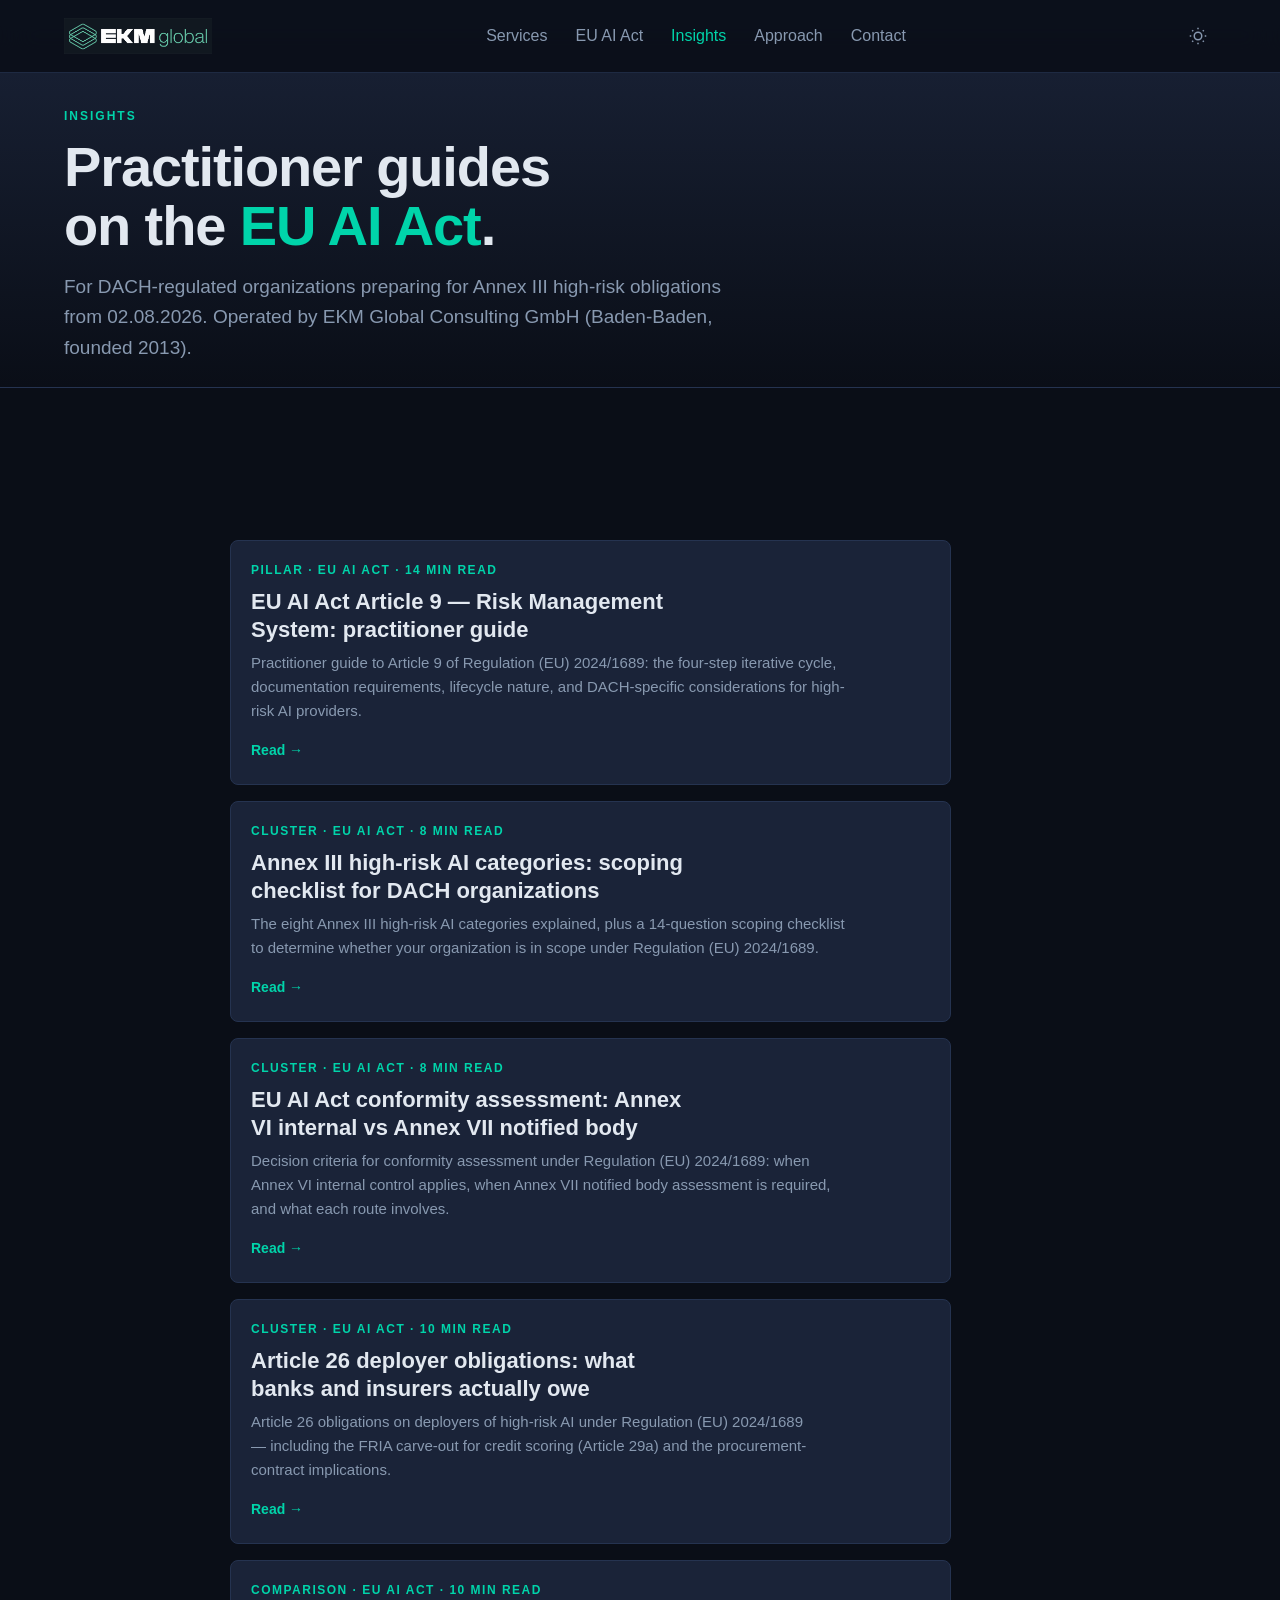
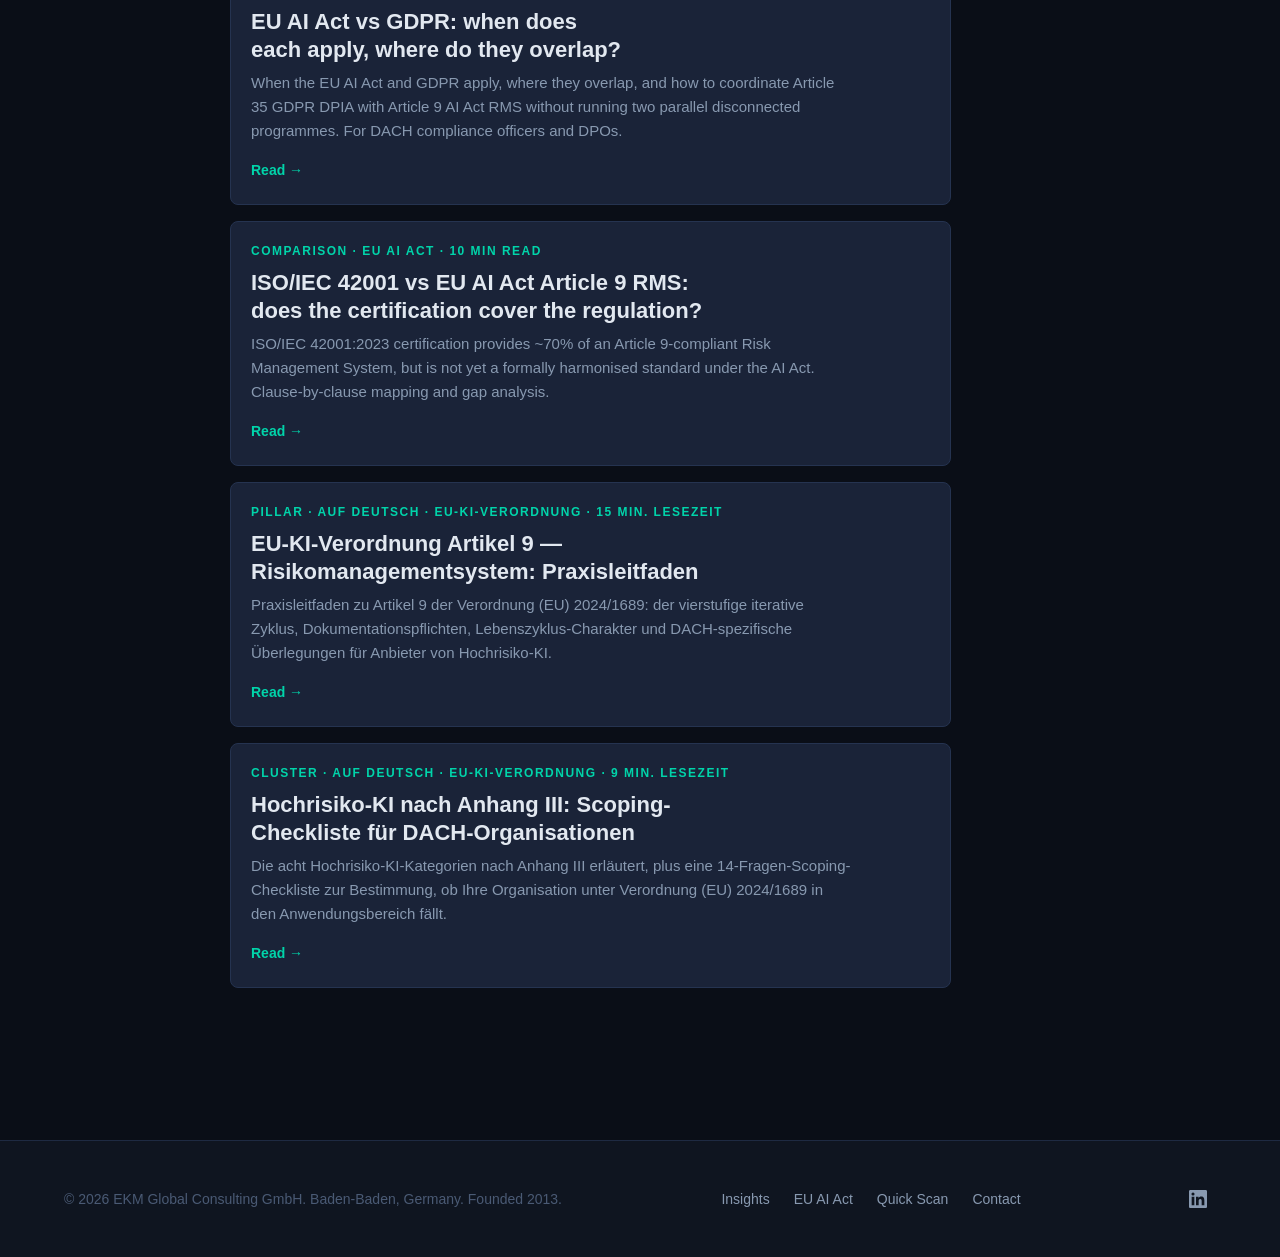
==== commit 3efd22db: "Add DE cluster Anhang III + Related Insights enhancement + sitemap hreflang New DE article (~2,050 p" ====
--- a/insights/index.html
+++ b/insights/index.html
@@ -155,6 +155,12 @@
         "position": 7,
         "url": "https://ekmgc.de/insights/article-9-risikomanagementsystem-leitfaden.html",
         "name": "EU-KI-Verordnung Artikel 9 — Risikomanagementsystem: Praxisleitfaden"
+      },
+      {
+        "@type": "ListItem",
+        "position": 8,
+        "url": "https://ekmgc.de/insights/anhang-iii-scoping-checkliste.html",
+        "name": "Hochrisiko-KI nach Anhang III: Scoping-Checkliste für DACH-Organisationen"
       }
     ]
   }
@@ -254,6 +260,14 @@
           <div class="insight-card__category">Pillar · Auf Deutsch · EU-KI-Verordnung · 15 Min. Lesezeit</div>
           <h2 class="insight-card__title">EU-KI-Verordnung Artikel 9 — Risikomanagementsystem: Praxisleitfaden</h2>
           <p class="insight-card__desc">Praxisleitfaden zu Artikel 9 der Verordnung (EU) 2024/1689: der vierstufige iterative Zyklus, Dokumentationspflichten, Lebenszyklus-Charakter und DACH-spezifische Überlegungen für Anbieter von Hochrisiko-KI.</p>
+          <span class="insight-card__cta">Read →</span>
+        </a>
+      </li>
+      <li>
+        <a href="anhang-iii-scoping-checkliste.html" class="insight-card">
+          <div class="insight-card__category">Cluster · Auf Deutsch · EU-KI-Verordnung · 9 Min. Lesezeit</div>
+          <h2 class="insight-card__title">Hochrisiko-KI nach Anhang III: Scoping-Checkliste für DACH-Organisationen</h2>
+          <p class="insight-card__desc">Die acht Hochrisiko-KI-Kategorien nach Anhang III erläutert, plus eine 14-Fragen-Scoping-Checkliste zur Bestimmung, ob Ihre Organisation unter Verordnung (EU) 2024/1689 in den Anwendungsbereich fällt.</p>
           <span class="insight-card__cta">Read →</span>
         </a>
       </li>
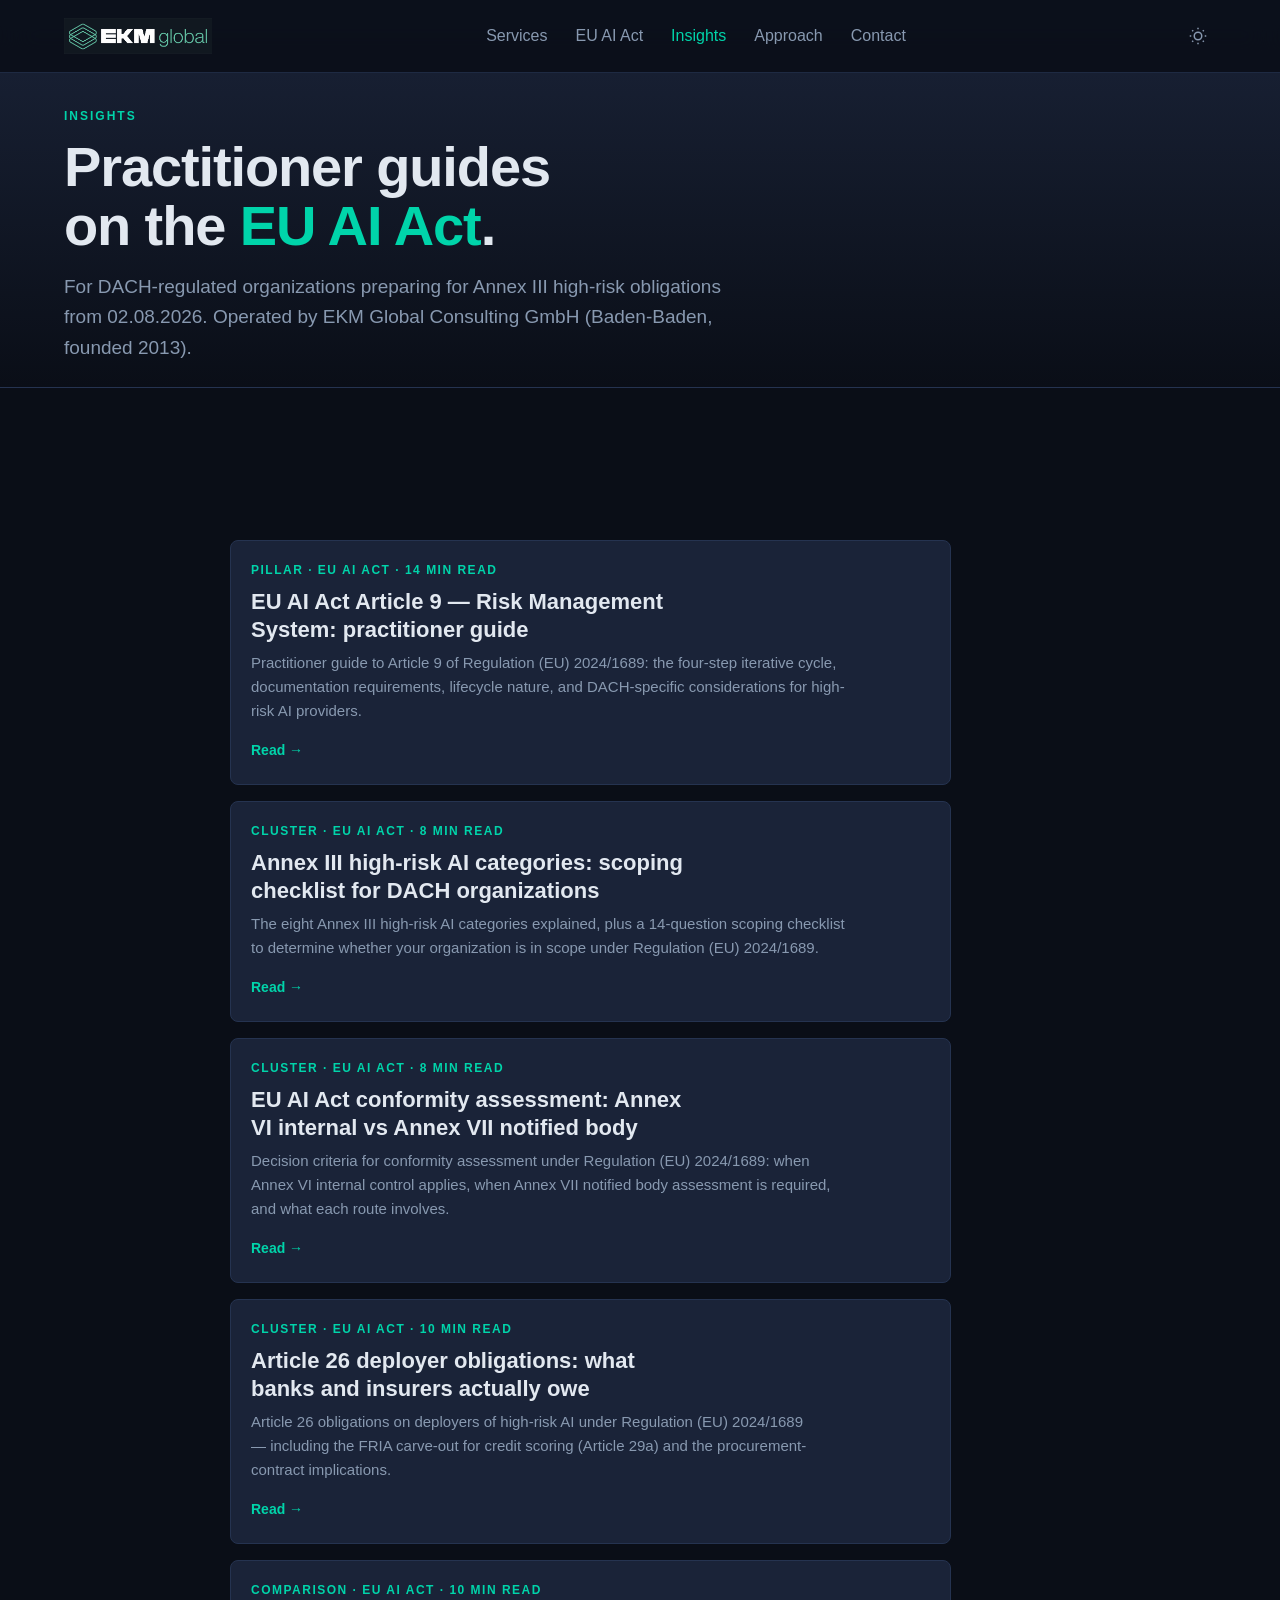
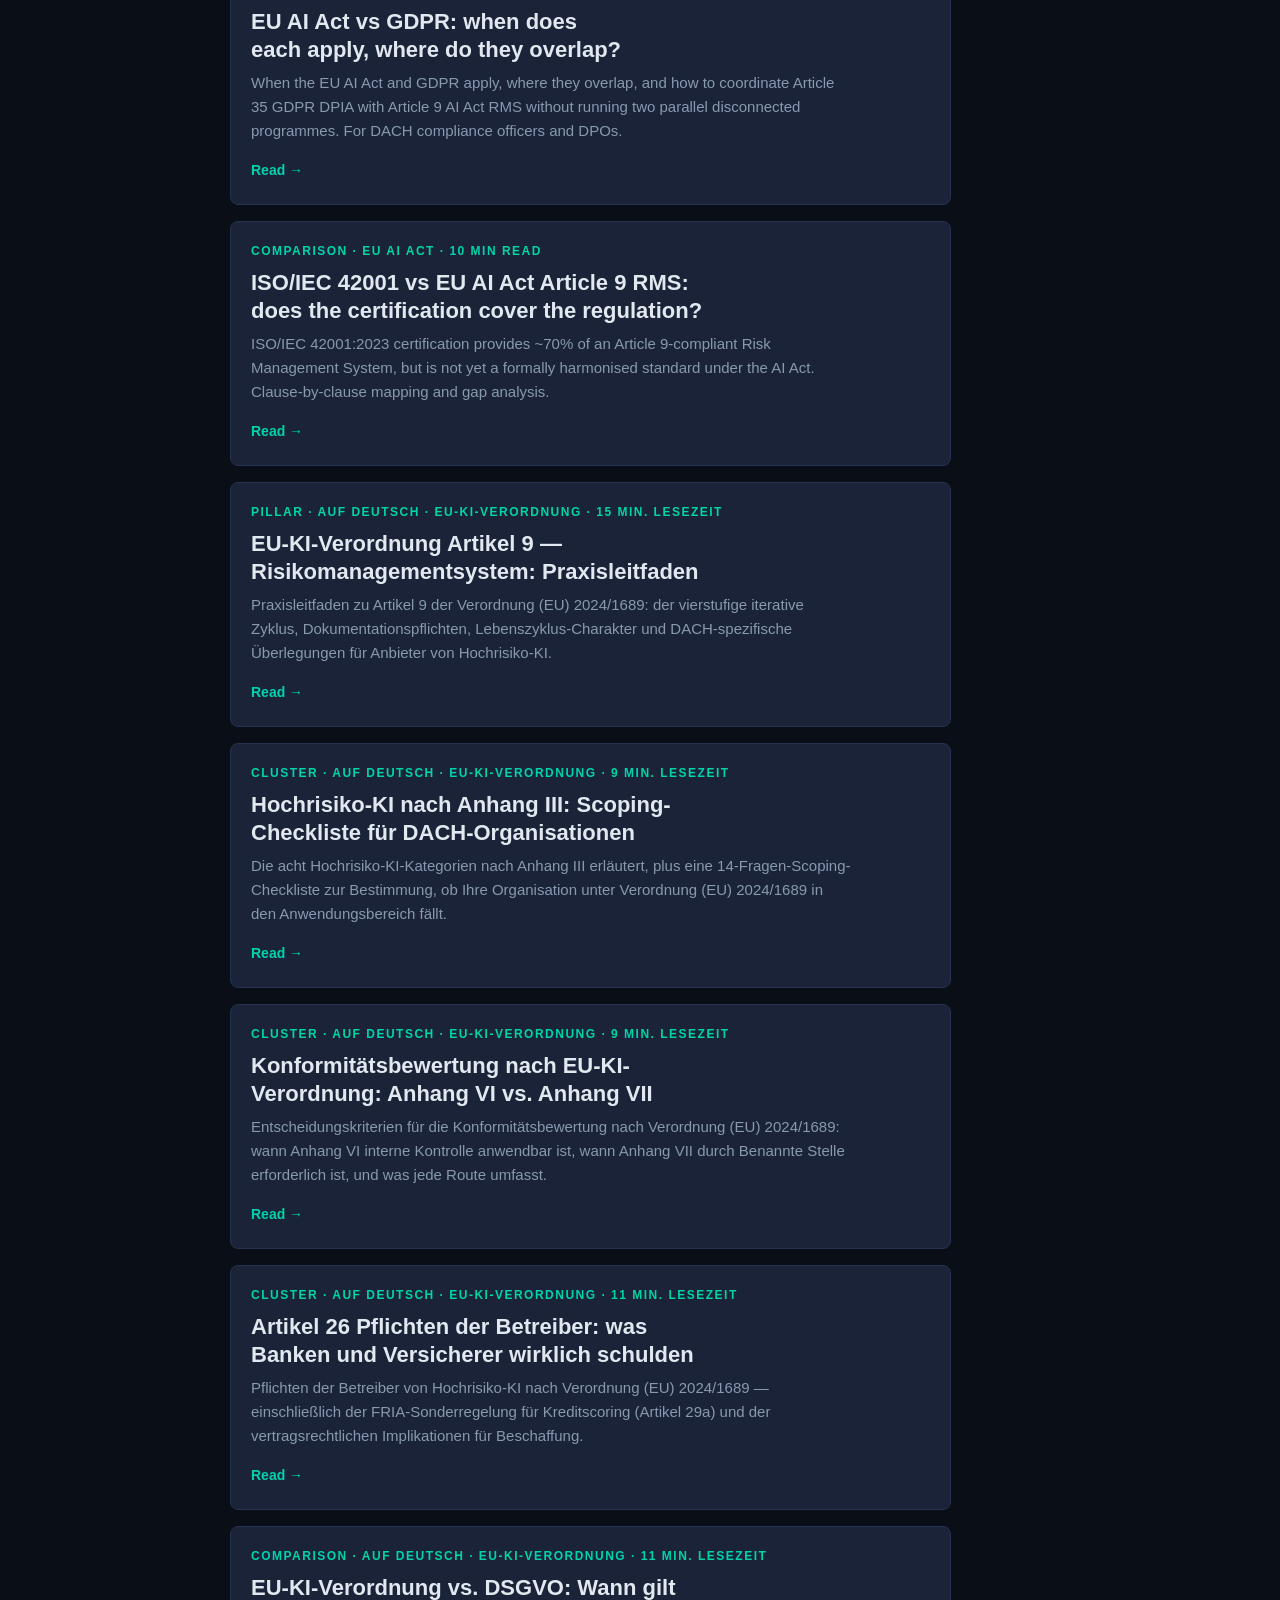
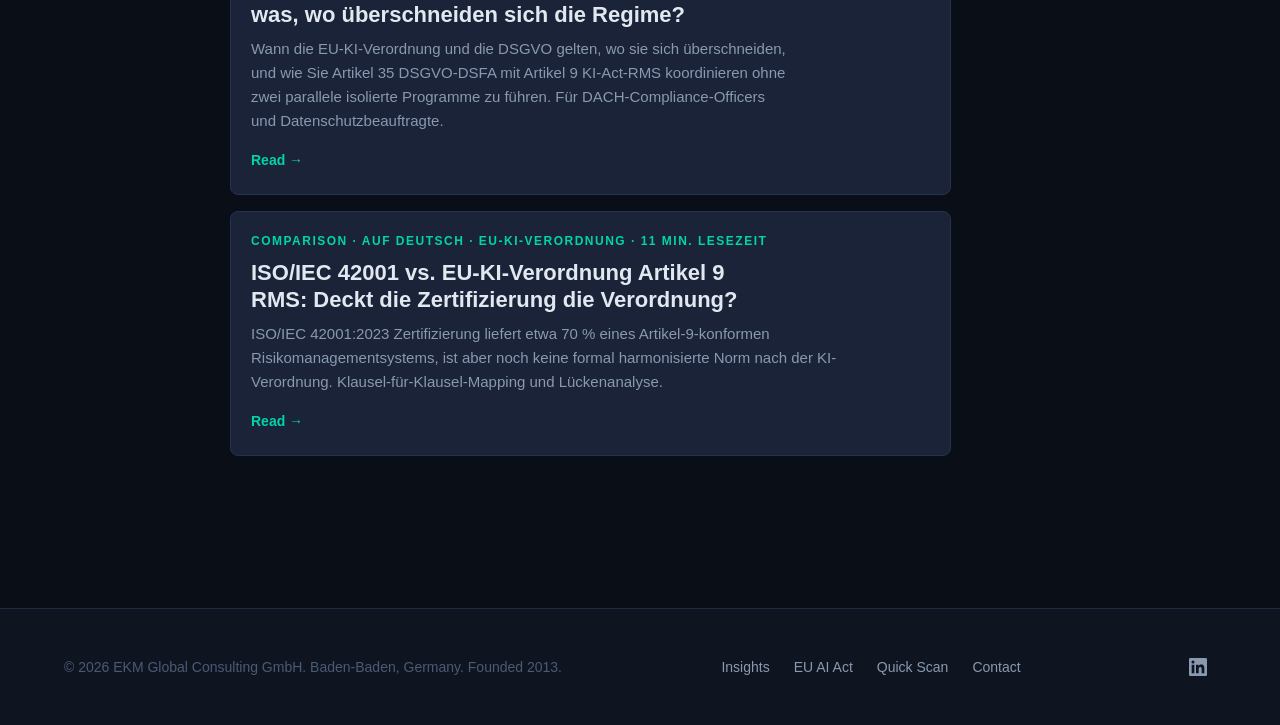
==== commit c6e2126e: "Add 4 DE translations: Cluster Conformity + Article 26 + 2 Comparisons New DE articles (~10,350 pros" ====
--- a/insights/index.html
+++ b/insights/index.html
@@ -161,6 +161,30 @@
         "position": 8,
         "url": "https://ekmgc.de/insights/anhang-iii-scoping-checkliste.html",
         "name": "Hochrisiko-KI nach Anhang III: Scoping-Checkliste für DACH-Organisationen"
+      },
+      {
+        "@type": "ListItem",
+        "position": 9,
+        "url": "https://ekmgc.de/insights/konformitaetsbewertung-anhang-vi-vii.html",
+        "name": "Konformitätsbewertung nach EU-KI-Verordnung: Anhang VI vs. Anhang VII"
+      },
+      {
+        "@type": "ListItem",
+        "position": 10,
+        "url": "https://ekmgc.de/insights/artikel-26-pflichten-betreiber.html",
+        "name": "Artikel 26 Pflichten der Betreiber: was Banken und Versicherer wirklich schulden"
+      },
+      {
+        "@type": "ListItem",
+        "position": 11,
+        "url": "https://ekmgc.de/insights/eu-ki-verordnung-vs-dsgvo.html",
+        "name": "EU-KI-Verordnung vs. DSGVO: Wann gilt was, wo überschneiden sich die Regime?"
+      },
+      {
+        "@type": "ListItem",
+        "position": 12,
+        "url": "https://ekmgc.de/insights/iso-42001-vs-artikel-9.html",
+        "name": "ISO/IEC 42001 vs. EU-KI-Verordnung Artikel 9 RMS: Deckt die Zertifizierung die Verordnung?"
       }
     ]
   }
@@ -268,6 +292,38 @@
           <div class="insight-card__category">Cluster · Auf Deutsch · EU-KI-Verordnung · 9 Min. Lesezeit</div>
           <h2 class="insight-card__title">Hochrisiko-KI nach Anhang III: Scoping-Checkliste für DACH-Organisationen</h2>
           <p class="insight-card__desc">Die acht Hochrisiko-KI-Kategorien nach Anhang III erläutert, plus eine 14-Fragen-Scoping-Checkliste zur Bestimmung, ob Ihre Organisation unter Verordnung (EU) 2024/1689 in den Anwendungsbereich fällt.</p>
+          <span class="insight-card__cta">Read →</span>
+        </a>
+      </li>
+      <li>
+        <a href="konformitaetsbewertung-anhang-vi-vii.html" class="insight-card">
+          <div class="insight-card__category">Cluster · Auf Deutsch · EU-KI-Verordnung · 9 Min. Lesezeit</div>
+          <h2 class="insight-card__title">Konformitätsbewertung nach EU-KI-Verordnung: Anhang VI vs. Anhang VII</h2>
+          <p class="insight-card__desc">Entscheidungskriterien für die Konformitätsbewertung nach Verordnung (EU) 2024/1689: wann Anhang VI interne Kontrolle anwendbar ist, wann Anhang VII durch Benannte Stelle erforderlich ist, und was jede Route umfasst.</p>
+          <span class="insight-card__cta">Read →</span>
+        </a>
+      </li>
+      <li>
+        <a href="artikel-26-pflichten-betreiber.html" class="insight-card">
+          <div class="insight-card__category">Cluster · Auf Deutsch · EU-KI-Verordnung · 11 Min. Lesezeit</div>
+          <h2 class="insight-card__title">Artikel 26 Pflichten der Betreiber: was Banken und Versicherer wirklich schulden</h2>
+          <p class="insight-card__desc">Pflichten der Betreiber von Hochrisiko-KI nach Verordnung (EU) 2024/1689 — einschließlich der FRIA-Sonderregelung für Kreditscoring (Artikel 29a) und der vertragsrechtlichen Implikationen für Beschaffung.</p>
+          <span class="insight-card__cta">Read →</span>
+        </a>
+      </li>
+      <li>
+        <a href="eu-ki-verordnung-vs-dsgvo.html" class="insight-card">
+          <div class="insight-card__category">Comparison · Auf Deutsch · EU-KI-Verordnung · 11 Min. Lesezeit</div>
+          <h2 class="insight-card__title">EU-KI-Verordnung vs. DSGVO: Wann gilt was, wo überschneiden sich die Regime?</h2>
+          <p class="insight-card__desc">Wann die EU-KI-Verordnung und die DSGVO gelten, wo sie sich überschneiden, und wie Sie Artikel 35 DSGVO-DSFA mit Artikel 9 KI-Act-RMS koordinieren ohne zwei parallele isolierte Programme zu führen. Für DACH-Compliance-Officers und Datenschutzbeauftragte.</p>
+          <span class="insight-card__cta">Read →</span>
+        </a>
+      </li>
+      <li>
+        <a href="iso-42001-vs-artikel-9.html" class="insight-card">
+          <div class="insight-card__category">Comparison · Auf Deutsch · EU-KI-Verordnung · 11 Min. Lesezeit</div>
+          <h2 class="insight-card__title">ISO/IEC 42001 vs. EU-KI-Verordnung Artikel 9 RMS: Deckt die Zertifizierung die Verordnung?</h2>
+          <p class="insight-card__desc">ISO/IEC 42001:2023 Zertifizierung liefert etwa 70 % eines Artikel-9-konformen Risikomanagementsystems, ist aber noch keine formal harmonisierte Norm nach der KI-Verordnung. Klausel-für-Klausel-Mapping und Lückenanalyse.</p>
           <span class="insight-card__cta">Read →</span>
         </a>
       </li>
